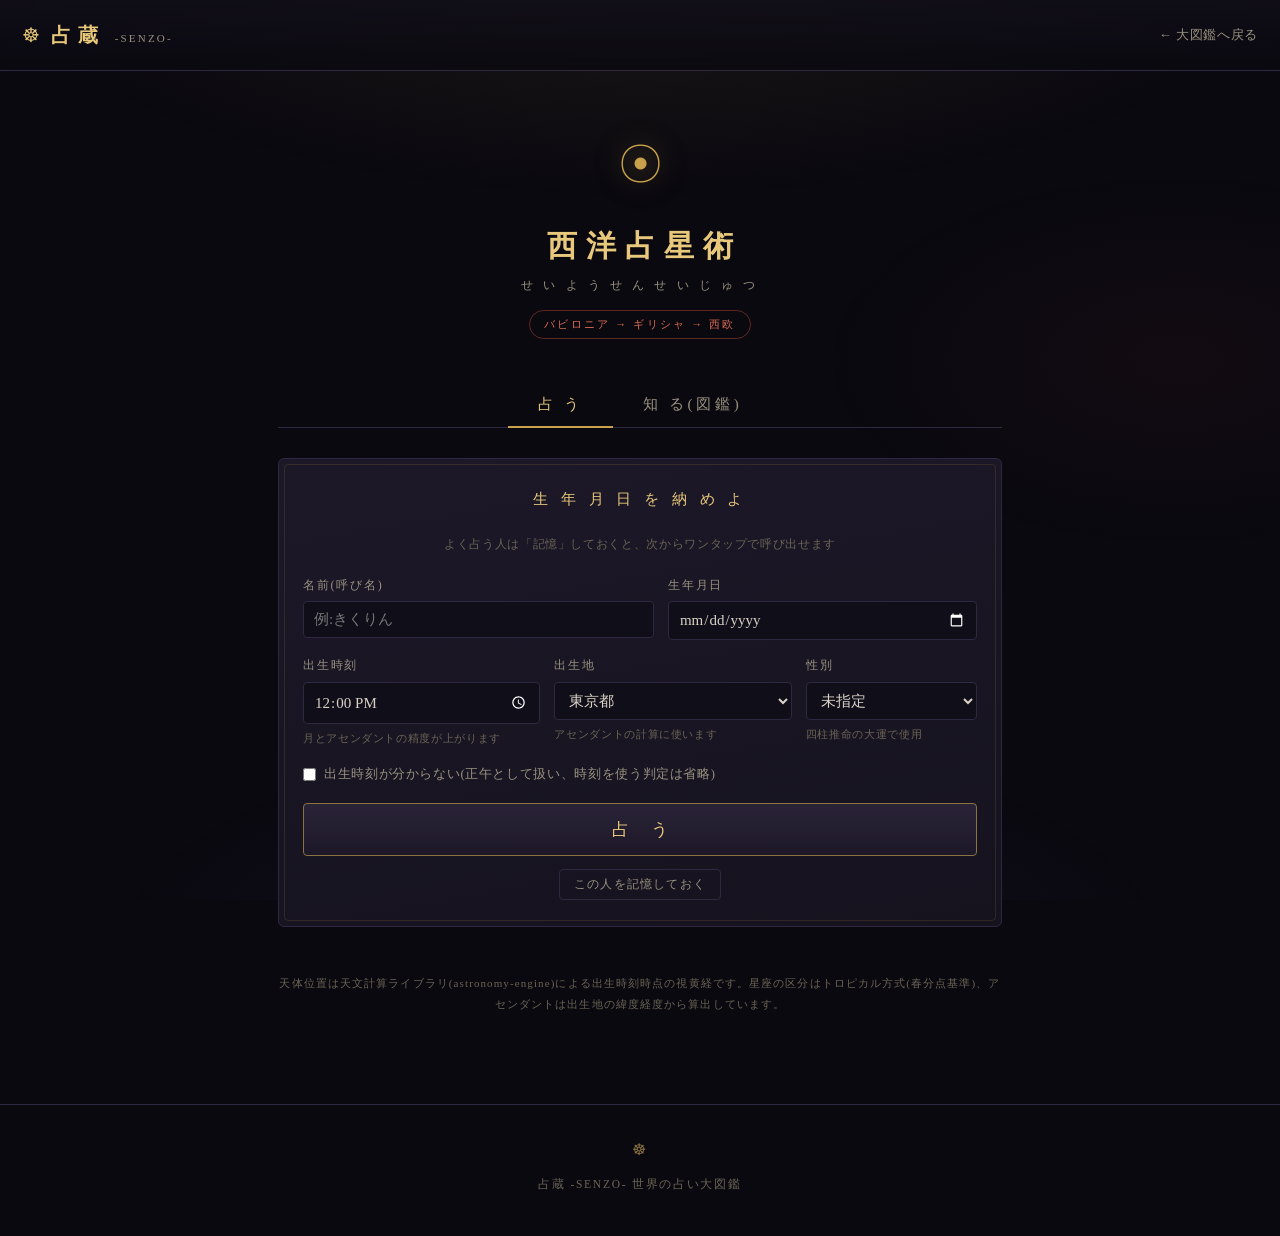
==== astrology.html @ 5bffd103 "全占術の鑑定結果に「用語のしおり」(折りたたみ式の用語解説)を追加 日主・通変星・変爻・アセンダント・KINなど、鑑定に登場する専門用語を その場で確認できる details 要素のグロッサリーを5占" ====
<!DOCTYPE html>
<html lang="ja">
<head>
<meta charset="UTF-8">
<meta name="viewport" content="width=device-width, initial-scale=1.0">
<title>西洋占星術 | 占蔵 -SENZO- 世界の占い大図鑑</title>
<meta name="description" content="バビロニアに始まる西洋占星術。天文計算エンジンで出生時の10天体の位置とアセンダントを正確に求め、あなたのホロスコープを読み解きます。">
<meta http-equiv="Content-Security-Policy" content="default-src 'self'; script-src 'self'; style-src 'self' 'unsafe-inline' https://fonts.googleapis.com; font-src https://fonts.gstatic.com; img-src 'self' data:; connect-src 'self'; object-src 'none'; base-uri 'self'; form-action 'self'">
<meta name="referrer" content="no-referrer">
<link rel="preconnect" href="https://fonts.googleapis.com">
<link href="https://fonts.googleapis.com/css2?family=Shippori+Mincho:wght@400;600;800&display=swap" rel="stylesheet">
<link rel="stylesheet" href="css/style.css">
</head>
<body>

<header class="site-header">
  <a class="brand" href="index.html">
    <span class="mark">☸</span>
    <span class="name">占蔵</span>
    <span class="sub">-SENZO-</span>
  </a>
  <a class="header-back" href="index.html">← 大図鑑へ戻る</a>
</header>

<div class="page-head">
  <div class="glyph">☉</div>
  <h1>西洋占星術</h1>
  <div class="reading">せ い よ う せ ん せ い じ ゅ つ</div>
  <div class="origin-tag">バビロニア → ギリシャ → 西欧</div>
</div>

<main class="container">

  <div class="tabs">
    <button class="tab-btn active" data-tab="tab-try">占 う</button>
    <button class="tab-btn" data-tab="tab-know">知 る(図鑑)</button>
  </div>

  <!-- ============ 占う ============ -->
  <section class="tab-panel active" id="tab-try">
    <div id="form-area"></div>
    <div id="result-area"></div>
    <p class="disclaimer">天体位置は天文計算ライブラリ(astronomy-engine)による出生時刻時点の視黄経です。星座の区分はトロピカル方式(春分点基準)、アセンダントは出生地の緯度経度から算出しています。</p>
  </section>

  <!-- ============ 知る ============ -->
  <section class="tab-panel zukan" id="tab-know">
    <p class="lead">あなたが生まれたその瞬間、頭上の空はただ一度きりの配置をしていた。<br>その空の写し絵が、ホロスコープ。</p>

    <h2>西洋占星術とは何か</h2>
    <p>西洋占星術は、生まれた瞬間の<b>太陽・月・惑星の配置</b>を天球の図=<b>ホロスコープ</b>に写し取り、その人の性質や人生の主題を読み解く占いです。雑誌の「今月の牡羊座」でおなじみの星座占いは、実はこの体系のごく一部――太陽の位置だけを取り出した簡易版です。本来は十の天体それぞれが、あなたの異なる側面を語ります。</p>

    <h2>歴史 ── 五千年の星読み</h2>
    <p>始まりは紀元前二千年紀の<b>バビロニア</b>。神官たちは星の動きに神々の意志を読み、国家の吉凶を占いました。これが個人の運命を占う形に生まれ変わったのは、ヘレニズム期のギリシャ・エジプト世界。「生まれた瞬間の空がその人を刻印する」という<b>ホロスコープ占星術の発明</b>です。</p>
    <p>以後、この体系はローマ、イスラム世界、中世ヨーロッパへと受け継がれ、ケプラーら天文学者たちも星を読みました。天文学と占星術は、もともと同じ一つの学問だったのです。さらに東へ渡った星読みの知はインドで独自に発展し――やがて仏教とともに日本へ届いて<b>宿曜占星術</b>になります。トップページの系譜マップで、その壮大な旅路をたどれます。</p>

    <h2>占いの仕組み</h2>
    <p>黄道(太陽の通り道)を春分点から30度ずつ十二に分けたものが<b>十二星座(サイン)</b>。そこにどの天体が入っているかで読み解きます。</p>
    <table>
      <tr><th>天体</th><th>司るもの</th></tr>
      <tr><td>☉ 太陽</td><td>人生の目的、その人の本質・生き方の軸</td></tr>
      <tr><td>☽ 月</td><td>素顔、感情、安心のかたち。親しい人にだけ見せる顔</td></tr>
      <tr><td>☿ 水星</td><td>知性、言葉、コミュニケーションの癖</td></tr>
      <tr><td>♀ 金星</td><td>愛し方、美意識、喜びの源泉</td></tr>
      <tr><td>♂ 火星</td><td>闘い方、情熱の燃やし方、怒りの形</td></tr>
      <tr><td>♃ 木星</td><td>幸運と拡大。人生がどこで膨らむか</td></tr>
      <tr><td>♄ 土星</td><td>課題と鍛錬。時間をかけて成熟する場所</td></tr>
      <tr><td>ASC</td><td>アセンダント=生まれた瞬間の東の地平線。まとう雰囲気・第一印象</td></tr>
    </table>
    <p>天王星・海王星・冥王星は動きが遅く、同世代が共有する「時代の気分」を表します。</p>

    <div class="aside"><b>「精度」の見せ場:</b>星座の境目(カスプ)付近の生まれの場合、雑誌の日付区切りでは星座を間違えることがあります。星座の切り替わりは年によって日時が動くからです。本図鑑は出生日時における太陽の黄経そのものを天文計算するため、境目生まれでも正確です。月は一日で約13度も動くため、<b>出生時刻</b>が分かるとぐっと精度が上がります。</div>

    <h2>ここが面白い</h2>
    <p>宿曜占星術が「月」でその人の本性を読むように、西洋占星術でも月は「素顔」を表します。太陽は外に向かう顔、月は内なる顔。<b>太陽と月、両方を知ってはじめて一人の人間の全体像が見えてくる</b>――五千年かけて人類がたどり着いた、星読みの知恵です。</p>
  </section>

</main>

<footer class="site-footer">
  <div class="wheel">☸</div>
  占蔵 -SENZO- 世界の占い大図鑑
</footer>

<script src="js/vendor/astronomy.browser.min.js?v=5"></script>
<script src="js/almanac.js?v=5"></script>
<script src="js/core.js?v=5"></script>
<script src="js/astrology.js?v=5"></script>
</body>
</html>
---- css/style.css ----
/* ============================================================
   占蔵 -SENZO- 世界の占い大図鑑
   黒×金×朱 / 仏教チック・ミステリアス デザインシステム
   ============================================================ */

:root {
  --ink: #0a0910;            /* 最深部の黒(漆黒) */
  --ink-2: #100e18;          /* 面の黒 */
  --panel: #16131f;          /* パネル */
  --panel-2: #1c1828;        /* パネル明 */
  --line: #2e2840;           /* 罫線 */
  --gold: #c9a24b;           /* 金 */
  --gold-bright: #e8c87a;    /* 金(明) */
  --gold-dim: #8a7340;       /* 金(暗) */
  --shu: #b34733;            /* 朱 */
  --shu-bright: #d96a52;
  --murasaki: #7b6aa8;       /* 藤紫 */
  --text: #d9d2c7;           /* 生成り文字色 */
  --text-dim: #9a927f;
  --text-faint: #6b6455;
  --serif: "Shippori Mincho", "Hiragino Mincho ProN", "Yu Mincho", "YuMincho", serif;
}

* { margin: 0; padding: 0; box-sizing: border-box; }

html { -webkit-text-size-adjust: 100%; }

body {
  background: var(--ink);
  color: var(--text);
  font-family: var(--serif);
  line-height: 1.9;
  letter-spacing: 0.04em;
  min-height: 100vh;
  position: relative;
}

/* 背景の曼荼羅光背 */
body::before {
  content: "";
  position: fixed;
  inset: 0;
  background:
    radial-gradient(ellipse 90% 55% at 50% -12%, rgba(201,162,75,0.13), transparent 62%),
    radial-gradient(ellipse 65% 42% at 50% 108%, rgba(123,106,168,0.10), transparent 65%),
    radial-gradient(ellipse 40% 30% at 92% 40%, rgba(179,71,51,0.05), transparent 70%);
  pointer-events: none;
  z-index: 0;
}

main, header.site-header, footer.site-footer { position: relative; z-index: 1; }

a { color: var(--gold-bright); text-decoration: none; }
a:hover { color: #f4dfa8; }

/* ---------- ヘッダー ---------- */
.site-header {
  display: flex;
  align-items: center;
  justify-content: space-between;
  padding: 16px 22px;
  border-bottom: 1px solid var(--line);
  background: linear-gradient(180deg, rgba(16,14,24,0.9), rgba(10,9,16,0.75));
  backdrop-filter: blur(6px);
  position: sticky;
  top: 0;
  z-index: 50;
}
.brand {
  display: flex; align-items: baseline; gap: 10px;
  color: var(--gold-bright);
}
.brand .mark { font-size: 20px; }
.brand .name { font-size: 20px; font-weight: 600; letter-spacing: 0.35em; }
.brand .sub { font-size: 11px; color: var(--text-dim); letter-spacing: 0.2em; }
.header-back { font-size: 13px; color: var(--text-dim); }
.header-back:hover { color: var(--gold-bright); }

/* ---------- 汎用レイアウト ---------- */
.container { max-width: 760px; margin: 0 auto; padding: 0 18px 90px; }
.container-wide { max-width: 980px; margin: 0 auto; padding: 0 18px 90px; }

.section-title {
  text-align: center;
  color: var(--gold-bright);
  font-size: 22px;
  letter-spacing: 0.3em;
  margin: 64px 0 8px;
  font-weight: 600;
}
.section-title-note {
  text-align: center;
  color: var(--text-faint);
  font-size: 12px;
  letter-spacing: 0.15em;
  margin-bottom: 30px;
}

/* 金の飾り罫 */
.ornament {
  display: flex; align-items: center; justify-content: center; gap: 12px;
  color: var(--gold-dim); margin: 10px 0 26px; font-size: 12px;
}
.ornament::before, .ornament::after {
  content: "";
  height: 1px; width: 90px;
  background: linear-gradient(90deg, transparent, var(--gold-dim));
}
.ornament::after { background: linear-gradient(90deg, var(--gold-dim), transparent); }

/* ---------- トップ:ヒーロー ---------- */
.hero {
  text-align: center;
  padding: 84px 16px 40px;
  position: relative;
  overflow: hidden;
}
.hero .enso {
  width: 300px; height: 300px;
  position: absolute; left: 50%; top: 46%;
  transform: translate(-50%, -50%);
  opacity: 0.5;
  pointer-events: none;
  animation: slowspin 240s linear infinite;
}
@keyframes slowspin { to { transform: translate(-50%, -50%) rotate(360deg); } }
.hero h1 {
  font-size: 46px;
  letter-spacing: 0.5em;
  text-indent: 0.5em;
  color: var(--gold-bright);
  font-weight: 600;
  text-shadow: 0 0 34px rgba(201,162,75,0.35);
  position: relative;
}
.hero .romaji {
  font-size: 12px; letter-spacing: 0.6em; color: var(--gold-dim); margin-top: 6px;
  position: relative;
}
.hero .tagline {
  margin-top: 26px; font-size: 15px; color: var(--text);
  position: relative;
}
.hero .tagline-sub {
  margin-top: 8px; font-size: 12.5px; color: var(--text-dim);
  position: relative;
}

/* ---------- 占術カード ---------- */
.card-grid {
  display: grid;
  grid-template-columns: repeat(auto-fill, minmax(300px, 1fr));
  gap: 18px;
}
.divination-card {
  display: block;
  position: relative;
  background: linear-gradient(160deg, var(--panel-2), var(--panel) 60%);
  border: 1px solid var(--line);
  border-radius: 6px;
  padding: 24px 22px 20px;
  color: var(--text);
  transition: border-color 0.3s, transform 0.3s, box-shadow 0.3s;
  overflow: hidden;
}
.divination-card::before {
  content: "";
  position: absolute; inset: 5px;
  border: 1px solid rgba(201,162,75,0.16);
  border-radius: 4px;
  pointer-events: none;
}
.divination-card:hover {
  border-color: var(--gold-dim);
  transform: translateY(-3px);
  box-shadow: 0 14px 40px rgba(0,0,0,0.5), 0 0 24px rgba(201,162,75,0.08);
  color: var(--text);
}
.divination-card .glyph {
  font-size: 30px; color: var(--gold); line-height: 1;
  margin-bottom: 12px;
  text-shadow: 0 0 18px rgba(201,162,75,0.45);
}
.divination-card h3 {
  font-size: 19px; color: var(--gold-bright); letter-spacing: 0.12em; font-weight: 600;
}
.divination-card .origin {
  font-size: 11px; color: var(--shu-bright); letter-spacing: 0.18em; margin: 2px 0 10px;
}
.divination-card p {
  font-size: 13px; color: var(--text-dim); line-height: 1.8;
}
.divination-card .enter {
  margin-top: 14px; font-size: 12px; color: var(--gold-dim); letter-spacing: 0.2em;
}
.divination-card.locked { opacity: 0.45; pointer-events: none; }
.divination-card.locked .enter { color: var(--text-faint); }

/* ---------- 系譜マップ ---------- */
.map-wrap {
  background: linear-gradient(180deg, var(--panel), var(--ink-2));
  border: 1px solid var(--line);
  border-radius: 6px;
  padding: 10px 6px;
  overflow-x: auto;
}
.map-wrap svg { display: block; min-width: 660px; margin: 0 auto; }
.map-wrap { scrollbar-color: var(--gold-dim) var(--ink-2); scrollbar-width: thin; }
.map-wrap::-webkit-scrollbar { height: 8px; }
.map-wrap::-webkit-scrollbar-track { background: var(--ink-2); }
.map-wrap::-webkit-scrollbar-thumb { background: var(--gold-dim); border-radius: 4px; }
.map-note { font-size: 12px; color: var(--text-faint); text-align: center; margin-top: 10px; }

/* ---------- 占術ページ共通 ---------- */
.page-head { text-align: center; padding: 52px 16px 10px; }
.page-head .glyph { font-size: 44px; color: var(--gold); text-shadow: 0 0 26px rgba(201,162,75,0.5); }
.page-head h1 { font-size: 30px; color: var(--gold-bright); letter-spacing: 0.3em; text-indent: 0.3em; margin-top: 10px; font-weight: 600; }
.page-head .reading { font-size: 12px; color: var(--text-dim); letter-spacing: 0.3em; }
.page-head .origin-tag {
  display: inline-block; margin-top: 14px;
  font-size: 11px; color: var(--shu-bright);
  border: 1px solid rgba(179,71,51,0.5); border-radius: 999px;
  padding: 3px 14px; letter-spacing: 0.2em;
}

/* タブ */
.tabs {
  display: flex; justify-content: center; gap: 0;
  margin: 34px 0 30px;
  border-bottom: 1px solid var(--line);
}
.tab-btn {
  background: none; border: none; cursor: pointer;
  font-family: var(--serif);
  font-size: 15px; letter-spacing: 0.25em;
  color: var(--text-dim);
  padding: 12px 30px;
  border-bottom: 2px solid transparent;
  margin-bottom: -1px;
  transition: color 0.25s, border-color 0.25s;
}
.tab-btn:hover { color: var(--gold-bright); }
.tab-btn.active { color: var(--gold-bright); border-bottom-color: var(--gold); }
.tab-panel { display: none; animation: fadein 0.5s ease; }
.tab-panel.active { display: block; }
@keyframes fadein { from { opacity: 0; transform: translateY(8px); } to { opacity: 1; transform: none; } }

/* 図鑑(知る)側 */
.zukan h2 {
  color: var(--gold-bright); font-size: 18px; letter-spacing: 0.2em;
  margin: 42px 0 14px; font-weight: 600;
  padding-left: 12px;
  border-left: 3px solid var(--gold-dim);
}
.zukan p { margin-bottom: 16px; font-size: 14.5px; }
.zukan .lead {
  font-size: 15.5px; color: var(--gold-bright);
  text-align: center; margin: 26px 0 34px; line-height: 2.2;
}
.zukan table { width: 100%; border-collapse: collapse; font-size: 13px; margin: 14px 0 22px; }
.zukan th, .zukan td { border: 1px solid var(--line); padding: 8px 10px; text-align: left; }
.zukan th { background: var(--panel-2); color: var(--gold-bright); font-weight: 600; white-space: nowrap; }
.zukan .aside {
  background: var(--panel);
  border: 1px solid var(--line);
  border-left: 3px solid var(--shu);
  border-radius: 4px;
  padding: 14px 18px;
  font-size: 13px; color: var(--text-dim);
  margin: 20px 0;
}
.zukan .aside b { color: var(--shu-bright); }

/* ---------- 入力フォーム ---------- */
.form-panel {
  background: linear-gradient(170deg, var(--panel-2), var(--panel));
  border: 1px solid var(--line);
  border-radius: 6px;
  padding: 26px 24px;
  position: relative;
}
.form-panel::before {
  content: "";
  position: absolute; inset: 5px;
  border: 1px solid rgba(201,162,75,0.14);
  border-radius: 4px;
  pointer-events: none;
}
.form-title { text-align: center; color: var(--gold-bright); letter-spacing: 0.3em; font-size: 15px; margin-bottom: 20px; }
.profile-chips { display: flex; flex-wrap: wrap; gap: 8px; justify-content: center; margin-bottom: 18px; position: relative; z-index: 1; }
.chip {
  font-family: var(--serif);
  background: var(--ink-2); color: var(--text-dim);
  border: 1px solid var(--line); border-radius: 999px;
  font-size: 12.5px; padding: 5px 16px; cursor: pointer;
  letter-spacing: 0.1em;
  transition: all 0.25s;
}
.chip:hover, .chip.active { color: var(--gold-bright); border-color: var(--gold-dim); }
.chip .x { margin-left: 6px; color: var(--text-faint); }
.field-row { display: flex; flex-wrap: wrap; gap: 14px; margin-bottom: 14px; position: relative; z-index: 1; }
.field { flex: 1 1 150px; }
.field label { display: block; font-size: 12px; color: var(--text-dim); letter-spacing: 0.15em; margin-bottom: 5px; }
.field input, .field select {
  width: 100%;
  background: var(--ink-2);
  border: 1px solid var(--line);
  border-radius: 4px;
  color: var(--text);
  font-family: var(--serif);
  font-size: 15px;
  padding: 9px 10px;
  outline: none;
  color-scheme: dark;
}
.field input:focus, .field select:focus { border-color: var(--gold-dim); }
.field .hint { font-size: 11px; color: var(--text-faint); margin-top: 4px; }
.check-row { display: flex; align-items: center; gap: 8px; font-size: 12.5px; color: var(--text-dim); margin-bottom: 16px; position: relative; z-index: 1; }
.check-row input { accent-color: var(--gold); }

.btn-divine {
  display: block;
  width: 100%;
  background: linear-gradient(180deg, #2a2338, #1d1828);
  border: 1px solid var(--gold-dim);
  border-radius: 4px;
  color: var(--gold-bright);
  font-family: var(--serif);
  font-size: 17px;
  letter-spacing: 0.5em;
  text-indent: 0.5em;
  padding: 14px;
  cursor: pointer;
  transition: all 0.3s;
  position: relative; z-index: 1;
}
.btn-divine:hover {
  background: linear-gradient(180deg, #372d49, #241d33);
  box-shadow: 0 0 26px rgba(201,162,75,0.22);
  border-color: var(--gold);
}
.btn-sub {
  background: none; border: 1px solid var(--line); border-radius: 4px;
  color: var(--text-dim); font-family: var(--serif); font-size: 12px;
  padding: 6px 14px; cursor: pointer; letter-spacing: 0.1em;
  position: relative; z-index: 1;
}
.btn-sub:hover { color: var(--gold-bright); border-color: var(--gold-dim); }

/* ---------- 鑑定結果 ---------- */
.result { margin-top: 40px; animation: fadein 0.7s ease; }
.result-head { text-align: center; margin-bottom: 26px; }
.result-head .for { font-size: 13px; color: var(--text-dim); letter-spacing: 0.2em; }
.result-main {
  text-align: center;
  background: radial-gradient(ellipse 75% 100% at 50% 0%, rgba(201,162,75,0.10), transparent 70%),
              linear-gradient(170deg, var(--panel-2), var(--panel));
  border: 1px solid var(--gold-dim);
  border-radius: 6px;
  padding: 36px 20px 30px;
  position: relative;
}
.result-main::before {
  content: "";
  position: absolute; inset: 6px;
  border: 1px solid rgba(201,162,75,0.2);
  border-radius: 4px;
  pointer-events: none;
}
.result-main .label { font-size: 12px; color: var(--text-dim); letter-spacing: 0.35em; }
.result-main .value {
  font-size: 40px; color: var(--gold-bright); font-weight: 600;
  letter-spacing: 0.14em; margin: 10px 0 4px;
  text-shadow: 0 0 30px rgba(201,162,75,0.4);
}
.result-main .value-sub { font-size: 13px; color: var(--shu-bright); letter-spacing: 0.25em; }
.result-text {
  margin-top: 22px;
  font-size: 14.5px;
  text-align: left;
  line-height: 2.1;
}
.result-block {
  background: var(--panel);
  border: 1px solid var(--line);
  border-radius: 6px;
  padding: 22px 22px;
  margin-top: 18px;
}
.result-block h3 {
  color: var(--gold-bright); font-size: 15px; letter-spacing: 0.2em;
  font-weight: 600; margin-bottom: 12px;
  display: flex; align-items: center; gap: 10px;
}
.result-block h3::before { content: "✦"; color: var(--gold-dim); font-size: 11px; }
.result-block p { font-size: 13.5px; margin-bottom: 10px; }
.result-block .dim { color: var(--text-dim); font-size: 12.5px; }

/* 命式テーブルなど */
.meishiki { width: 100%; border-collapse: collapse; text-align: center; margin: 6px 0 10px; }
.meishiki th {
  border: 1px solid var(--line); background: var(--ink-2);
  color: var(--text-dim); font-size: 11.5px; font-weight: 600;
  padding: 7px 4px; letter-spacing: 0.15em;
}
.meishiki td { border: 1px solid var(--line); padding: 10px 4px; }
.meishiki .kanji-big { font-size: 26px; color: var(--gold-bright); }
.meishiki .kanji-note { font-size: 10.5px; color: var(--text-faint); display: block; margin-top: 2px; }
.meishiki .tsuhen { font-size: 12px; color: var(--shu-bright); }

.bar-row { display: flex; align-items: center; gap: 10px; margin: 6px 0; font-size: 12.5px; }
.bar-row .bar-label { width: 3.2em; color: var(--text-dim); flex-shrink: 0; }
.bar-row .bar-track { flex: 1; height: 8px; background: var(--ink-2); border-radius: 4px; overflow: hidden; }
.bar-row .bar-fill { height: 100%; border-radius: 4px; }
.bar-row .bar-num { width: 1.6em; text-align: right; color: var(--text-dim); }

.planet-row {
  display: flex; align-items: baseline; gap: 12px;
  border-bottom: 1px dashed var(--line);
  padding: 10px 2px;
  flex-wrap: wrap;
}
.planet-row:last-child { border-bottom: none; }
.planet-row .p-glyph { font-size: 18px; color: var(--gold); width: 1.4em; }
.planet-row .p-name { font-size: 12px; color: var(--text-dim); width: 8.5em; letter-spacing: 0.1em; }
.planet-row .p-sign { font-size: 15px; color: var(--gold-bright); width: 6.5em; }
.planet-row .p-deg { font-size: 11.5px; color: var(--text-faint); }
.planet-row .p-text { flex-basis: 100%; font-size: 13px; color: var(--text); margin-top: 2px; }

/* 用語のしおり */
.glossary { margin-top: 18px; border: 1px solid var(--line); border-radius: 6px; background: var(--panel); }
.glossary summary {
  cursor: pointer; padding: 14px 18px;
  color: var(--gold-bright); font-size: 13.5px; letter-spacing: 0.15em;
  list-style: none; user-select: none;
}
.glossary summary::-webkit-details-marker { display: none; }
.glossary summary::before { content: "❖ "; color: var(--gold-dim); }
.glossary summary::after { content: " ▾"; color: var(--text-faint); font-size: 11px; }
.glossary[open] summary { border-bottom: 1px dashed var(--line); }
.glossary[open] summary::after { content: " ▴"; }
.glossary dl { padding: 6px 18px 16px; margin: 0; }
.glossary dt { color: var(--shu-bright); font-size: 13px; margin-top: 12px; letter-spacing: 0.08em; }
.glossary dd { margin: 3px 0 0 0; font-size: 12.5px; color: var(--text-dim); line-height: 1.9; }

.disclaimer {
  margin-top: 46px; text-align: center;
  font-size: 11px; color: var(--text-faint); letter-spacing: 0.1em;
}

/* ---------- フッター ---------- */
.site-footer {
  border-top: 1px solid var(--line);
  text-align: center;
  padding: 30px 16px 40px;
  font-size: 11.5px;
  color: var(--text-faint);
  letter-spacing: 0.15em;
}
.site-footer .wheel { color: var(--gold-dim); font-size: 16px; margin-bottom: 8px; }

@media (max-width: 560px) {
  .hero h1 { font-size: 34px; }
  .hero .enso { width: 230px; height: 230px; }
  .tab-btn { padding: 12px 18px; font-size: 14px; }
  .result-main .value { font-size: 30px; }
  .meishiki .kanji-big { font-size: 20px; }
}
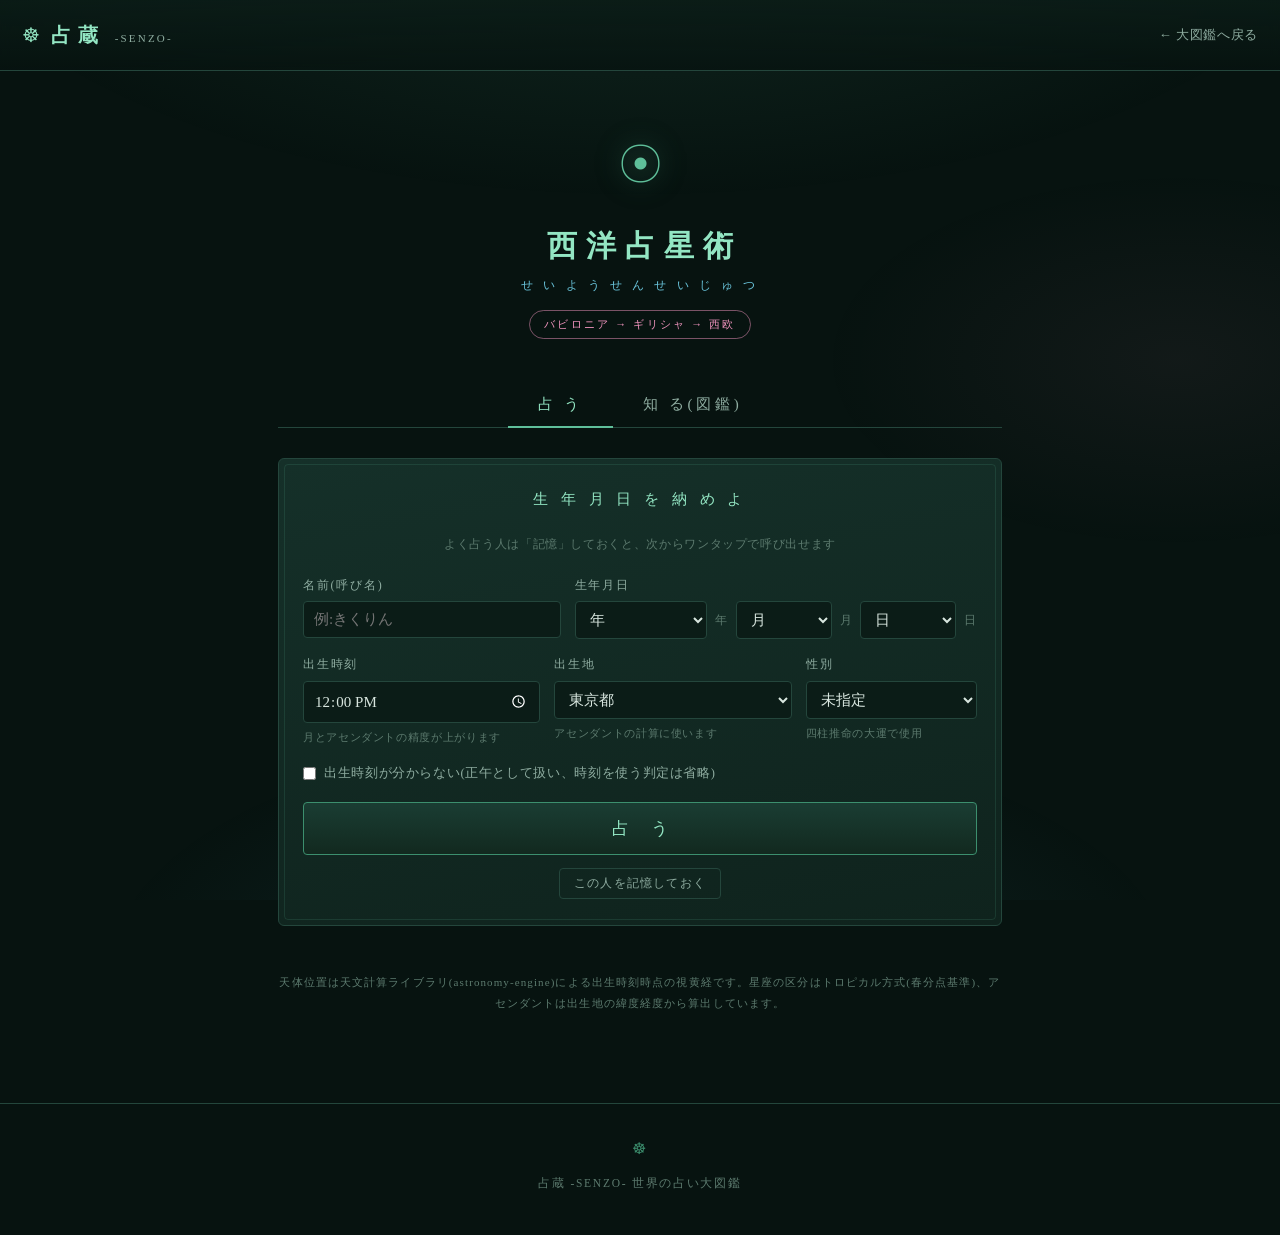
==== commit 58c9ea6d: "UI刷新:翡翠×瑠璃×蓮の新配色+生年月日を3プルダウン化 - 配色を黒×金×朱から深緑×翡翠(緑)×瑠璃(水色)×蓮(ピンク)へ全面刷新 - 生年月日入力をカレンダー式から年・月・日の3プルダウンに" ====
--- a/astrology.html
+++ b/astrology.html
@@ -82,9 +82,9 @@
   占蔵 -SENZO- 世界の占い大図鑑
 </footer>
 
-<script src="js/vendor/astronomy.browser.min.js?v=5"></script>
-<script src="js/almanac.js?v=5"></script>
-<script src="js/core.js?v=5"></script>
-<script src="js/astrology.js?v=5"></script>
+<script src="js/vendor/astronomy.browser.min.js?v=6"></script>
+<script src="js/almanac.js?v=6"></script>
+<script src="js/core.js?v=6"></script>
+<script src="js/astrology.js?v=6"></script>
 </body>
 </html>
--- a/css/style.css
+++ b/css/style.css
@@ -1,23 +1,23 @@
 /* ============================================================
    占蔵 -SENZO- 世界の占い大図鑑
-   黒×金×朱 / 仏教チック・ミステリアス デザインシステム
+   深緑×翡翠×水色×蓮 / 仏教チック・ミステリアス デザインシステム
    ============================================================ */
 
 :root {
-  --ink: #0a0910;            /* 最深部の黒(漆黒) */
-  --ink-2: #100e18;          /* 面の黒 */
-  --panel: #16131f;          /* パネル */
-  --panel-2: #1c1828;        /* パネル明 */
-  --line: #2e2840;           /* 罫線 */
-  --gold: #c9a24b;           /* 金 */
-  --gold-bright: #e8c87a;    /* 金(明) */
-  --gold-dim: #8a7340;       /* 金(暗) */
-  --shu: #b34733;            /* 朱 */
-  --shu-bright: #d96a52;
-  --murasaki: #7b6aa8;       /* 藤紫 */
-  --text: #d9d2c7;           /* 生成り文字色 */
-  --text-dim: #9a927f;
-  --text-faint: #6b6455;
+  --ink: #071310;            /* 最深部の黒(漆黒) */
+  --ink-2: #0b1c17;          /* 面の黒 */
+  --panel: #0f231d;          /* パネル */
+  --panel-2: #153029;        /* パネル明 */
+  --line: #24463c;           /* 罫線 */
+  --gold: #5fbf9a;           /* 金 */
+  --gold-bright: #93e6c3;    /* 金(明) */
+  --gold-dim: #3c8f6e;       /* 金(暗) */
+  --shu: #c2618f;            /* 朱 */
+  --shu-bright: #ef93bd;
+  --murasaki: #69c3da;       /* 藤紫 */
+  --text: #d8e6df;           /* 生成り文字色 */
+  --text-dim: #8fada1;
+  --text-faint: #5c7a6e;
   --serif: "Shippori Mincho", "Hiragino Mincho ProN", "Yu Mincho", "YuMincho", serif;
 }
 
@@ -41,9 +41,9 @@
   position: fixed;
   inset: 0;
   background:
-    radial-gradient(ellipse 90% 55% at 50% -12%, rgba(201,162,75,0.13), transparent 62%),
-    radial-gradient(ellipse 65% 42% at 50% 108%, rgba(123,106,168,0.10), transparent 65%),
-    radial-gradient(ellipse 40% 30% at 92% 40%, rgba(179,71,51,0.05), transparent 70%);
+    radial-gradient(ellipse 90% 55% at 50% -12%, rgba(95,191,154,0.13), transparent 62%),
+    radial-gradient(ellipse 65% 42% at 50% 108%, rgba(105,195,218,0.10), transparent 65%),
+    radial-gradient(ellipse 40% 30% at 92% 40%, rgba(239,147,189,0.05), transparent 70%);
   pointer-events: none;
   z-index: 0;
 }
@@ -51,7 +51,7 @@
 main, header.site-header, footer.site-footer { position: relative; z-index: 1; }
 
 a { color: var(--gold-bright); text-decoration: none; }
-a:hover { color: #f4dfa8; }
+a:hover { color: #c6f5e0; }
 
 /* ---------- ヘッダー ---------- */
 .site-header {
@@ -60,7 +60,7 @@
   justify-content: space-between;
   padding: 16px 22px;
   border-bottom: 1px solid var(--line);
-  background: linear-gradient(180deg, rgba(16,14,24,0.9), rgba(10,9,16,0.75));
+  background: linear-gradient(180deg, rgba(11,28,23,0.9), rgba(7,19,16,0.75));
   backdrop-filter: blur(6px);
   position: sticky;
   top: 0;
@@ -130,11 +130,11 @@
   text-indent: 0.5em;
   color: var(--gold-bright);
   font-weight: 600;
-  text-shadow: 0 0 34px rgba(201,162,75,0.35);
+  text-shadow: 0 0 34px rgba(95,191,154,0.35);
   position: relative;
 }
 .hero .romaji {
-  font-size: 12px; letter-spacing: 0.6em; color: var(--gold-dim); margin-top: 6px;
+  font-size: 12px; letter-spacing: 0.6em; color: var(--murasaki); margin-top: 6px;
   position: relative;
 }
 .hero .tagline {
@@ -166,20 +166,20 @@
 .divination-card::before {
   content: "";
   position: absolute; inset: 5px;
-  border: 1px solid rgba(201,162,75,0.16);
+  border: 1px solid rgba(95,191,154,0.16);
   border-radius: 4px;
   pointer-events: none;
 }
 .divination-card:hover {
   border-color: var(--gold-dim);
   transform: translateY(-3px);
-  box-shadow: 0 14px 40px rgba(0,0,0,0.5), 0 0 24px rgba(201,162,75,0.08);
+  box-shadow: 0 14px 40px rgba(0,0,0,0.5), 0 0 24px rgba(95,191,154,0.08);
   color: var(--text);
 }
 .divination-card .glyph {
   font-size: 30px; color: var(--gold); line-height: 1;
   margin-bottom: 12px;
-  text-shadow: 0 0 18px rgba(201,162,75,0.45);
+  text-shadow: 0 0 18px rgba(95,191,154,0.45);
 }
 .divination-card h3 {
   font-size: 19px; color: var(--gold-bright); letter-spacing: 0.12em; font-weight: 600;
@@ -213,13 +213,13 @@
 
 /* ---------- 占術ページ共通 ---------- */
 .page-head { text-align: center; padding: 52px 16px 10px; }
-.page-head .glyph { font-size: 44px; color: var(--gold); text-shadow: 0 0 26px rgba(201,162,75,0.5); }
+.page-head .glyph { font-size: 44px; color: var(--gold); text-shadow: 0 0 26px rgba(95,191,154,0.5); }
 .page-head h1 { font-size: 30px; color: var(--gold-bright); letter-spacing: 0.3em; text-indent: 0.3em; margin-top: 10px; font-weight: 600; }
-.page-head .reading { font-size: 12px; color: var(--text-dim); letter-spacing: 0.3em; }
+.page-head .reading { font-size: 12px; color: var(--murasaki); letter-spacing: 0.3em; }
 .page-head .origin-tag {
   display: inline-block; margin-top: 14px;
   font-size: 11px; color: var(--shu-bright);
-  border: 1px solid rgba(179,71,51,0.5); border-radius: 999px;
+  border: 1px solid rgba(239,147,189,0.5); border-radius: 999px;
   padding: 3px 14px; letter-spacing: 0.2em;
 }
 
@@ -282,7 +282,7 @@
 .form-panel::before {
   content: "";
   position: absolute; inset: 5px;
-  border: 1px solid rgba(201,162,75,0.14);
+  border: 1px solid rgba(95,191,154,0.14);
   border-radius: 4px;
   pointer-events: none;
 }
@@ -321,7 +321,7 @@
 .btn-divine {
   display: block;
   width: 100%;
-  background: linear-gradient(180deg, #2a2338, #1d1828);
+  background: linear-gradient(180deg, #1a3d33, #12291f);
   border: 1px solid var(--gold-dim);
   border-radius: 4px;
   color: var(--gold-bright);
@@ -335,8 +335,8 @@
   position: relative; z-index: 1;
 }
 .btn-divine:hover {
-  background: linear-gradient(180deg, #372d49, #241d33);
-  box-shadow: 0 0 26px rgba(201,162,75,0.22);
+  background: linear-gradient(180deg, #245244, #173327);
+  box-shadow: 0 0 26px rgba(95,191,154,0.22);
   border-color: var(--gold);
 }
 .btn-sub {
@@ -353,7 +353,7 @@
 .result-head .for { font-size: 13px; color: var(--text-dim); letter-spacing: 0.2em; }
 .result-main {
   text-align: center;
-  background: radial-gradient(ellipse 75% 100% at 50% 0%, rgba(201,162,75,0.10), transparent 70%),
+  background: radial-gradient(ellipse 75% 100% at 50% 0%, rgba(95,191,154,0.10), transparent 70%),
               linear-gradient(170deg, var(--panel-2), var(--panel));
   border: 1px solid var(--gold-dim);
   border-radius: 6px;
@@ -363,7 +363,7 @@
 .result-main::before {
   content: "";
   position: absolute; inset: 6px;
-  border: 1px solid rgba(201,162,75,0.2);
+  border: 1px solid rgba(95,191,154,0.2);
   border-radius: 4px;
   pointer-events: none;
 }
@@ -371,7 +371,7 @@
 .result-main .value {
   font-size: 40px; color: var(--gold-bright); font-weight: 600;
   letter-spacing: 0.14em; margin: 10px 0 4px;
-  text-shadow: 0 0 30px rgba(201,162,75,0.4);
+  text-shadow: 0 0 30px rgba(95,191,154,0.4);
 }
 .result-main .value-sub { font-size: 13px; color: var(--shu-bright); letter-spacing: 0.25em; }
 .result-text {
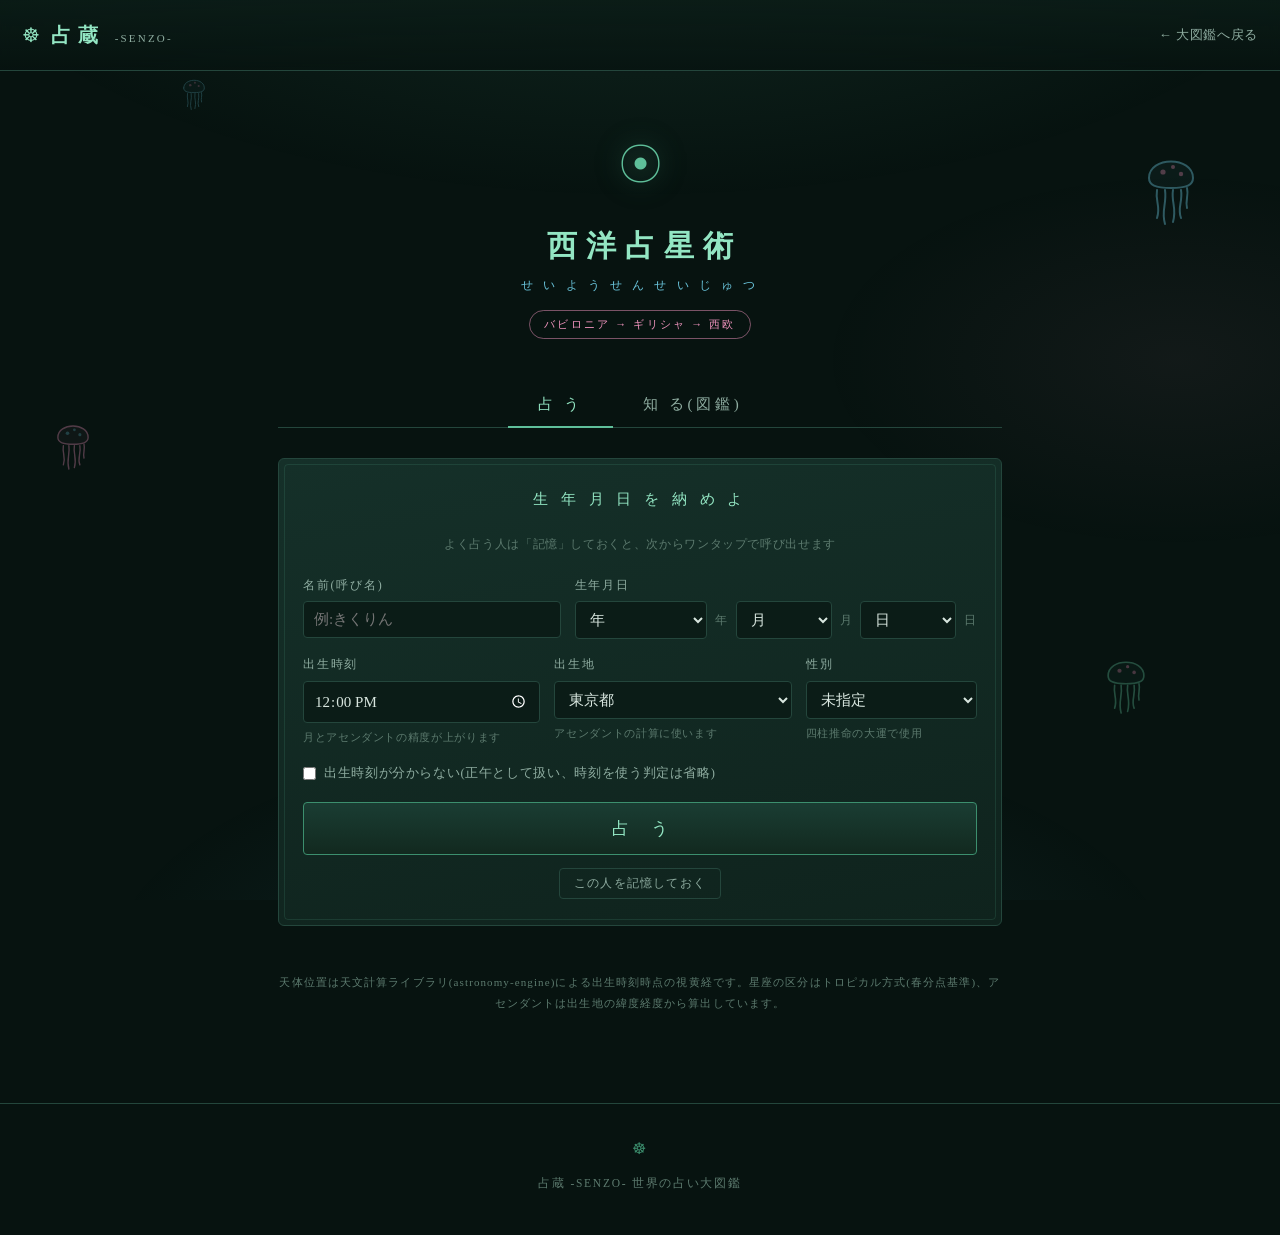
==== commit 47914375: "祐希ちゃんのためのクラゲを全ページに放流🪼 翡翠・瑠璃・蓮色の線画クラゲ(SVG)4匹が全ページの背景をふわふわ漂う。 ゆらぎアニメーション付き(prefers-reduced-motion対応)。 " ====
--- a/astrology.html
+++ b/astrology.html
@@ -82,9 +82,9 @@
   占蔵 -SENZO- 世界の占い大図鑑
 </footer>
 
-<script src="js/vendor/astronomy.browser.min.js?v=6"></script>
-<script src="js/almanac.js?v=6"></script>
-<script src="js/core.js?v=6"></script>
-<script src="js/astrology.js?v=6"></script>
+<script src="js/vendor/astronomy.browser.min.js?v=7"></script>
+<script src="js/almanac.js?v=7"></script>
+<script src="js/core.js?v=7"></script>
+<script src="js/astrology.js?v=7"></script>
 </body>
 </html>
--- a/css/style.css
+++ b/css/style.css
@@ -427,6 +427,23 @@
 .planet-row .p-deg { font-size: 11.5px; color: var(--text-faint); }
 .planet-row .p-text { flex-basis: 100%; font-size: 13px; color: var(--text); margin-top: 2px; }
 
+/* ---------- 漂うクラゲ(祐希ちゃんへ) ---------- */
+.jelly {
+  position: fixed;
+  pointer-events: none;
+  z-index: 0;
+  animation: jellydrift var(--dur, 14s) ease-in-out infinite;
+}
+.jelly svg { display: block; width: 100%; height: auto; }
+@keyframes jellydrift {
+  0%   { transform: translateY(0) rotate(-5deg); }
+  50%  { transform: translateY(-30px) rotate(5deg); }
+  100% { transform: translateY(0) rotate(-5deg); }
+}
+@media (prefers-reduced-motion: reduce) {
+  .jelly { animation: none; }
+}
+
 /* 用語のしおり */
 .glossary { margin-top: 18px; border: 1px solid var(--line); border-radius: 6px; background: var(--panel); }
 .glossary summary {
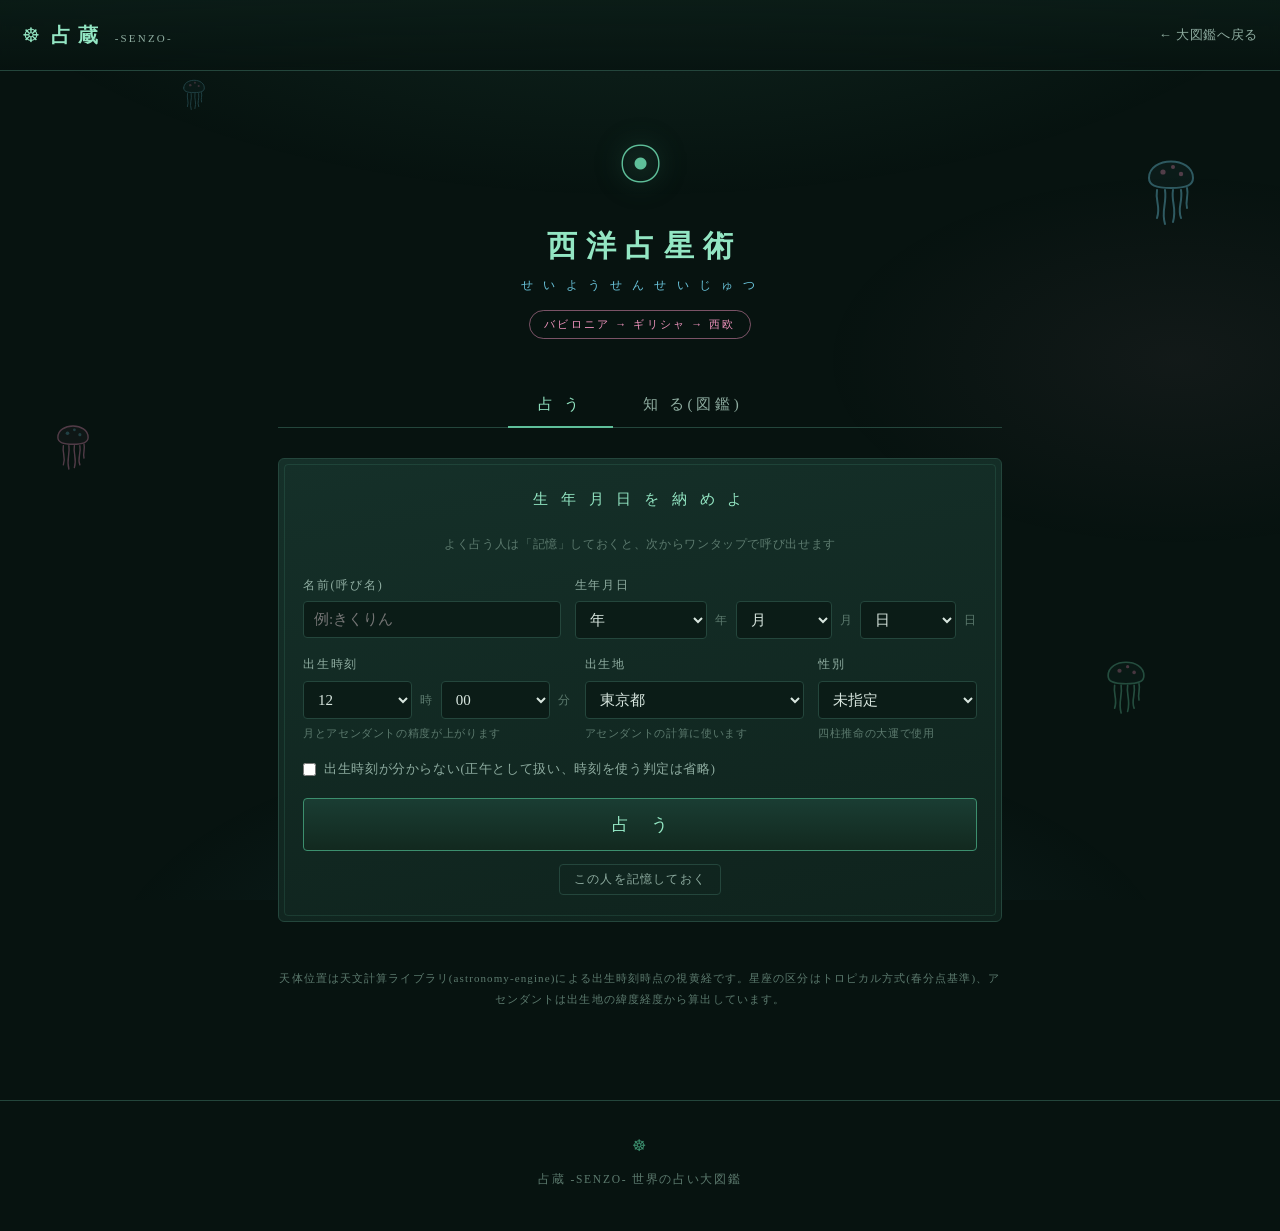
==== commit 3a45fa5b: "出生時刻もプルダウン選択に統一 生年月日と同じ理由(1回で選び終えられるように)、出生時刻を <input type=time> からプルダウン(時00-23・分00-59)に変更。 チップ保存/復元" ====
--- a/astrology.html
+++ b/astrology.html
@@ -7,6 +7,10 @@
 <meta name="description" content="バビロニアに始まる西洋占星術。天文計算エンジンで出生時の10天体の位置とアセンダントを正確に求め、あなたのホロスコープを読み解きます。">
 <meta http-equiv="Content-Security-Policy" content="default-src 'self'; script-src 'self'; style-src 'self' 'unsafe-inline' https://fonts.googleapis.com; font-src https://fonts.gstatic.com; img-src 'self' data:; connect-src 'self'; object-src 'none'; base-uri 'self'; form-action 'self'">
 <meta name="referrer" content="no-referrer">
+<meta name="theme-color" content="#0f231d">
+<link rel="manifest" href="manifest.webmanifest">
+<link rel="icon" href="icons/icon-192.png" type="image/png">
+<link rel="apple-touch-icon" href="icons/apple-touch-icon.png">
 <link rel="preconnect" href="https://fonts.googleapis.com">
 <link href="https://fonts.googleapis.com/css2?family=Shippori+Mincho:wght@400;600;800&display=swap" rel="stylesheet">
 <link rel="stylesheet" href="css/style.css">
@@ -82,9 +86,9 @@
   占蔵 -SENZO- 世界の占い大図鑑
 </footer>
 
-<script src="js/vendor/astronomy.browser.min.js?v=7"></script>
-<script src="js/almanac.js?v=7"></script>
-<script src="js/core.js?v=7"></script>
-<script src="js/astrology.js?v=7"></script>
+<script src="js/vendor/astronomy.browser.min.js?v=11"></script>
+<script src="js/almanac.js?v=11"></script>
+<script src="js/core.js?v=11"></script>
+<script src="js/astrology.js?v=11"></script>
 </body>
 </html>
--- a/css/style.css
+++ b/css/style.css
@@ -193,6 +193,16 @@
 .divination-card .enter {
   margin-top: 14px; font-size: 12px; color: var(--gold-dim); letter-spacing: 0.2em;
 }
+.divination-card.mandala-banner {
+  grid-column: 1 / -1;
+  text-align: center;
+  border-color: var(--gold-dim);
+  background:
+    radial-gradient(ellipse 60% 90% at 50% 50%, rgba(95,191,154,0.10), transparent 75%),
+    linear-gradient(160deg, var(--panel-2), var(--panel) 60%);
+}
+.divination-card.mandala-banner .glyph { font-size: 36px; }
+.divination-card.mandala-banner p { max-width: 560px; margin: 0 auto; }
 .divination-card.locked { opacity: 0.45; pointer-events: none; }
 .divination-card.locked .enter { color: var(--text-faint); }
 
@@ -427,6 +437,46 @@
 .planet-row .p-deg { font-size: 11.5px; color: var(--text-faint); }
 .planet-row .p-text { flex-basis: 100%; font-size: 13px; color: var(--text); margin-top: 2px; }
 
+/* ---------- 紫微斗数の命盤 ---------- */
+.meiban {
+  display: grid;
+  grid-template-columns: repeat(4, 1fr);
+  grid-auto-rows: minmax(86px, auto);
+  gap: 4px;
+  margin: 8px 0;
+}
+.mb-cell {
+  background: var(--ink-2);
+  border: 1px solid var(--line);
+  border-radius: 4px;
+  padding: 7px 8px;
+  min-width: 0;
+}
+.mb-cell.mb-mei {
+  border-color: var(--gold);
+  box-shadow: 0 0 14px rgba(95,191,154,0.25) inset;
+}
+.mb-branch { font-size: 10px; color: var(--text-faint); letter-spacing: 0.2em; }
+.mb-palace { font-size: 11.5px; color: var(--shu-bright); margin: 1px 0 4px; }
+.mb-stars { font-size: 12.5px; color: var(--gold-bright); line-height: 1.6; }
+.mb-center {
+  grid-column: 2 / 4;
+  grid-row: 2 / 4;
+  display: flex;
+  flex-direction: column;
+  align-items: center;
+  justify-content: center;
+  text-align: center;
+  background: radial-gradient(ellipse 80% 70% at 50% 45%, rgba(95,191,154,0.08), transparent 75%), var(--panel);
+  border: 1px solid var(--line);
+  border-radius: 4px;
+}
+@media (max-width: 560px) {
+  .meiban { grid-auto-rows: minmax(72px, auto); gap: 3px; }
+  .mb-stars { font-size: 10.5px; }
+  .mb-palace { font-size: 10px; }
+}
+
 /* ---------- 漂うクラゲ(祐希ちゃんへ) ---------- */
 .jelly {
   position: fixed;
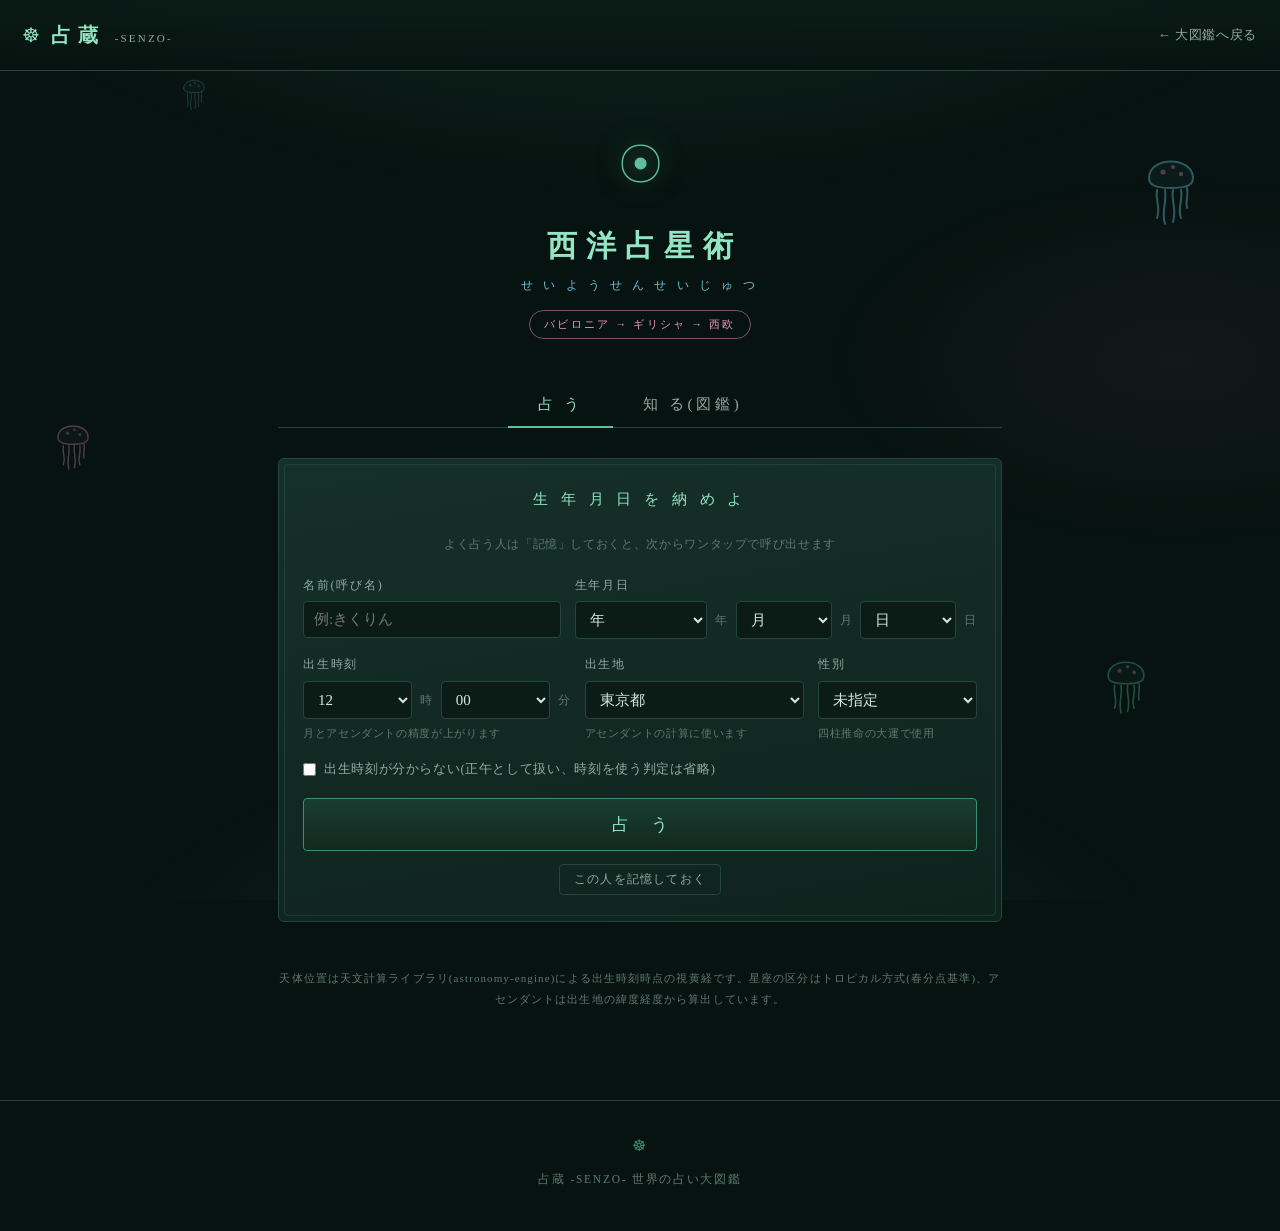
==== commit 79e53ad1: "戻る導線を強化:ヘッダーの固定バグを修正+タップしやすく セッション開始時からの潜在バグを発見・修正: main,header.site-header,footer.site-footer { pos" ====
--- a/astrology.html
+++ b/astrology.html
@@ -86,9 +86,9 @@
   占蔵 -SENZO- 世界の占い大図鑑
 </footer>
 
-<script src="js/vendor/astronomy.browser.min.js?v=11"></script>
-<script src="js/almanac.js?v=11"></script>
-<script src="js/core.js?v=11"></script>
-<script src="js/astrology.js?v=11"></script>
+<script src="js/vendor/astronomy.browser.min.js?v=12"></script>
+<script src="js/almanac.js?v=12"></script>
+<script src="js/core.js?v=12"></script>
+<script src="js/astrology.js?v=12"></script>
 </body>
 </html>
--- a/css/style.css
+++ b/css/style.css
@@ -48,7 +48,7 @@
   z-index: 0;
 }
 
-main, header.site-header, footer.site-footer { position: relative; z-index: 1; }
+main, footer.site-footer { position: relative; z-index: 1; }
 
 a { color: var(--gold-bright); text-decoration: none; }
 a:hover { color: #c6f5e0; }
@@ -73,8 +73,23 @@
 .brand .mark { font-size: 20px; }
 .brand .name { font-size: 20px; font-weight: 600; letter-spacing: 0.35em; }
 .brand .sub { font-size: 11px; color: var(--text-dim); letter-spacing: 0.2em; }
-.header-back { font-size: 13px; color: var(--text-dim); }
-.header-back:hover { color: var(--gold-bright); }
+.header-back {
+  display: flex;
+  align-items: center;
+  gap: 5px;
+  font-size: 13px;
+  color: var(--text-dim);
+  padding: 8px 14px;
+  margin: -8px -14px;
+  border-radius: 999px;
+  border: 1px solid transparent;
+  transition: color 0.25s, border-color 0.25s, background 0.25s;
+}
+.header-back:hover, .header-back:active {
+  color: var(--gold-bright);
+  border-color: var(--gold-dim);
+  background: rgba(95,191,154,0.08);
+}
 
 /* ---------- 汎用レイアウト ---------- */
 .container { max-width: 760px; margin: 0 auto; padding: 0 18px 90px; }
